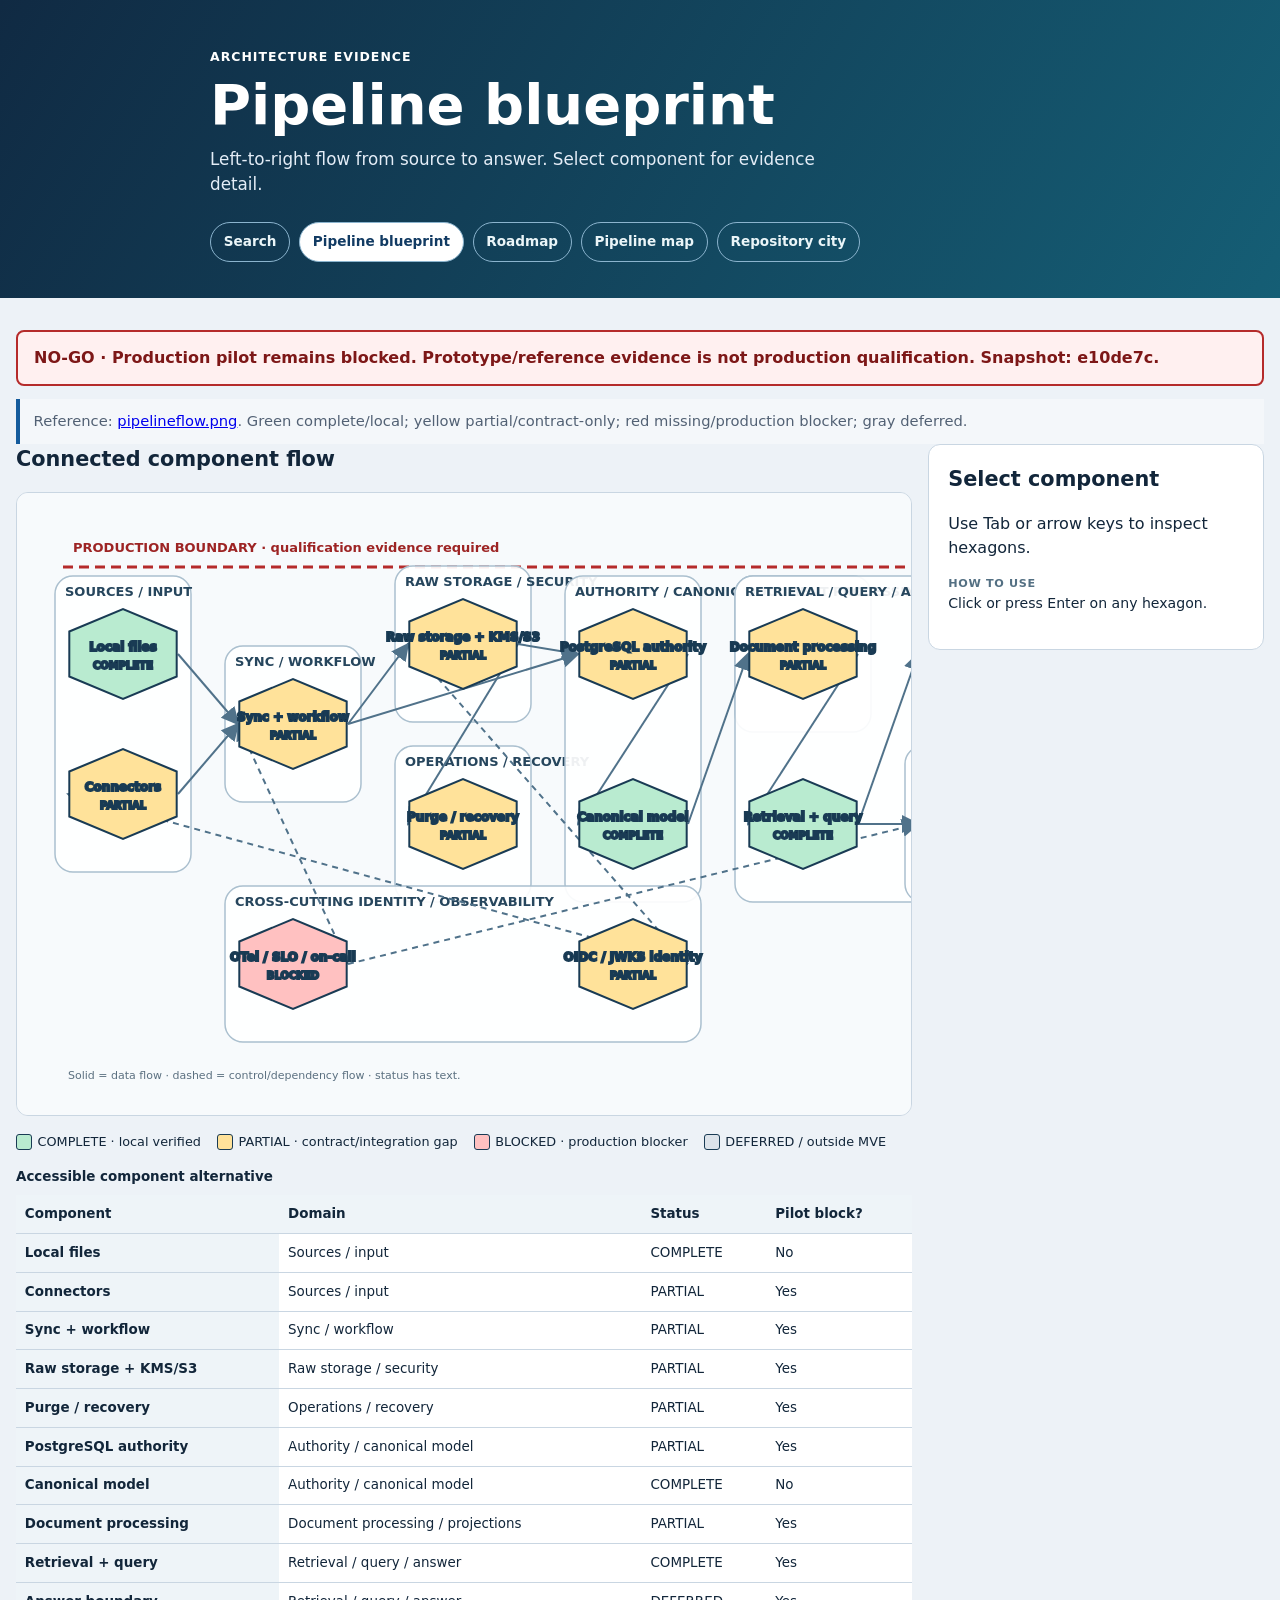
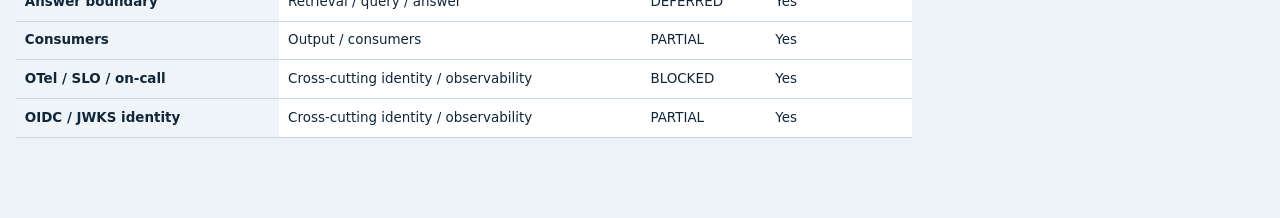
==== frontend/pipeline-blueprint.html @ a78117c5 "feat(frontend): add pipeline blueprint views" ====
<!doctype html><html lang="en"><head><meta charset="utf-8"><meta name="viewport" content="width=device-width, initial-scale=1"><meta name="description" content="Evidence-based left-to-right Knowledge Pipeline blueprint"><title>Pipeline blueprint</title><link rel="stylesheet" href="styles.css"><link rel="stylesheet" href="project-views.css"><link rel="stylesheet" href="blueprint.css"></head><body class="project-page blueprint"><header class="site-header"><div class="shell"><p class="eyebrow">Architecture evidence</p><h1>Pipeline blueprint</h1><p class="lede">Left-to-right flow from source to answer. Select component for evidence detail.</p><nav class="site-nav" aria-label="Project views"><a href="index.html">Search</a><a href="pipeline-blueprint.html" aria-current="page">Pipeline blueprint</a><a href="pipeline-roadmap.html">Roadmap</a><a href="pipeline-map.html">Pipeline map</a><a href="repository-city.html">Repository city</a></nav></div></header><main class="blueprint-main"><div class="no-go" role="status">NO-GO · Production pilot remains blocked. Prototype/reference evidence is not production qualification. Snapshot: e10de7c.</div><p class="scope-note">Reference: <a href="../pipelineflow.png">pipelineflow.png</a>. Green complete/local; yellow partial/contract-only; red missing/production blocker; gray deferred.</p><div class="blueprint-grid"><section aria-labelledby="flow-heading"><h2 id="flow-heading">Connected component flow</h2><div class="blueprint-board"><svg class="flow-svg" viewBox="0 0 1100 590" role="img" aria-labelledby="svg-title svg-desc"><title id="svg-title">Knowledge Pipeline component flow</title><desc id="svg-desc">Connected hexagons grouped by dependency boundary, from sources on left to consumers on right.</desc><defs><marker id="arrow" markerWidth="9" markerHeight="9" refX="8" refY="4.5" orient="auto"><path d="M0,0 L9,4.5 L0,9z" fill="#50728a"/></marker></defs><line class="production-line" x1="30" y1="58" x2="1070" y2="58"/><text class="production-label" x="40" y="43">PRODUCTION BOUNDARY · qualification evidence required</text><g id="domains"></g><g id="arrows" aria-hidden="true"></g><g id="nodes"></g><text class="flow-caption" x="35" y="570">Solid = data flow · dashed = control/dependency flow · status has text.</text></svg></div><ul class="blueprint-legend" aria-label="Status legend"><li class="legend-key"><span class="swatch complete" aria-hidden="true"></span>COMPLETE · local verified</li><li class="legend-key"><span class="swatch partial" aria-hidden="true"></span>PARTIAL · contract/integration gap</li><li class="legend-key"><span class="swatch blocked" aria-hidden="true"></span>BLOCKED · production blocker</li><li class="legend-key"><span class="swatch deferred" aria-hidden="true"></span>DEFERRED / outside MVE</li></ul><div class="table-wrap"><table class="truth-table"><caption>Accessible component alternative</caption><thead><tr><th>Component</th><th>Domain</th><th>Status</th><th>Pilot block?</th></tr></thead><tbody id="truth-rows"></tbody></table></div></section><aside class="detail-panel" aria-live="polite" aria-labelledby="detail-heading"><h2 id="detail-heading">Select component</h2><p id="detail-status">Use Tab or arrow keys to inspect hexagons.</p><dl id="detail-list"><div><dt>How to use</dt><dd>Click or press Enter on any hexagon.</dd></div></dl></aside></div></main><script src="pipeline-blueprint.js" defer></script></body></html>
---- frontend/styles.css ----
:root {
  color-scheme: light;
  --ink: #172235;
  --muted: #526174;
  --line: #d6dee8;
  --surface: #ffffff;
  --soft: #f4f7fa;
  --accent: #145b9c;
  --accent-dark: #0b3e6c;
  --warning: #7a4b00;
  font-family: Inter, ui-sans-serif, system-ui, sans-serif;
  line-height: 1.5;
}

* { box-sizing: border-box; }
body { margin: 0; color: var(--ink); background: #edf2f7; }
.shell { width: min(100% - 2rem, 860px); margin-inline: auto; }
.site-header { padding: 3rem 0 2.25rem; color: white; background: #123b63; }
.eyebrow { margin: 0 0 .5rem; font-weight: 700; letter-spacing: .08em; text-transform: uppercase; font-size: .78rem; }
h1, h2, p { margin-top: 0; }
h1 { margin-bottom: .75rem; font-size: clamp(2rem, 6vw, 3.5rem); line-height: 1.08; }
h2 { font-size: 1.3rem; }
.lede { max-width: 38rem; margin-bottom: 0; color: #e4edf7; font-size: 1.05rem; }
main { padding: 2rem 0 4rem; }
.search-panel, .results-section, .service-panel, .coverage { padding: 1.5rem; border: 1px solid var(--line); border-radius: .75rem; background: var(--surface); box-shadow: 0 2px 8px #17324d0d; }
.results-section, .service-panel, .coverage { margin-top: 1rem; }
label { display: block; margin-bottom: .4rem; font-weight: 650; }
.search-row { display: flex; gap: .75rem; }
input { min-width: 0; flex: 1; padding: .78rem .9rem; border: 2px solid #91a4b8; border-radius: .4rem; color: var(--ink); font: inherit; }
button { min-height: 44px; padding: .7rem 1.15rem; border: 2px solid var(--accent); border-radius: .4rem; color: white; background: var(--accent); font: inherit; font-weight: 700; cursor: pointer; }
button:hover { background: var(--accent-dark); border-color: var(--accent-dark); }
button:disabled { cursor: wait; opacity: .65; }
button:focus-visible, input:focus-visible, a:focus-visible { outline: 3px solid #f0a500; outline-offset: 2px; }
.help, .muted { color: var(--muted); font-size: .9rem; }
.help { margin: .5rem 0 0; }
.answer-mode { margin-top: 1.5rem; padding-top: 1.35rem; border-top: 1px solid var(--line); }.answer-heading { display: flex; justify-content: space-between; gap: 1rem; align-items: start; }.answer-heading .eyebrow { margin-bottom: .2rem; color: var(--accent); }.answer-heading h3 { margin: 0; font-family: Georgia, 'Times New Roman', serif; font-size: 1.2rem; }.answer-scope { margin-top: .15rem; padding: .2rem .45rem; border-radius: 99px; color: var(--accent-dark); background: #e3edf7; font-size: .74rem; font-weight: 800; letter-spacing: .03em; text-transform: uppercase; }.answer-mode form { margin-top: 1rem; }.answer-row { display: flex; gap: .75rem; }.answer-status { min-height: 1.5rem; margin: .8rem 0 0; color: var(--muted); font-size: .9rem; }.answer-status.unavailable, .answer-status.abstained { padding: .7rem .85rem; border-left: 4px solid #c47b00; color: var(--warning); background: #fff8e8; }.answer-status.abstained { border-left-color: var(--accent); color: var(--accent-dark); background: var(--soft); }.answer-result { margin-top: 1rem; padding: 1rem; border: 1px solid #bdd5e8; border-radius: .5rem; background: linear-gradient(135deg, #f8fbfd, #eef7f7); }.answer-result h4 { margin: 0 0 .55rem; color: var(--accent-dark); font-family: Georgia, 'Times New Roman', serif; font-size: 1.1rem; }.answer-result > p { margin-bottom: 1rem; white-space: pre-wrap; }.citation-surface { padding-top: .85rem; border-top: 1px solid #cbdde8; }.citation-surface h5 { margin: 0 0 .6rem; color: var(--ink); font-size: .9rem; }.answer-citations { display: grid; gap: .6rem; margin: 0; padding: 0; list-style: none; }.answer-citations li { padding: .7rem .8rem; border-left: 3px solid var(--accent); background: #fff; }.answer-citations strong, .citation-id { display: block; }.answer-citations strong { color: var(--accent-dark); font-size: .9rem; }.citation-id { margin-top: .12rem; color: var(--muted); font-size: .75rem; font-weight: 700; }.answer-citations p { margin: .45rem 0 0; font-size: .86rem; }.answer-citations .citation-provenance { color: var(--muted); font-size: .78rem; }
.answer-result.visual-evidence { border-color: #5ca5a9; background: linear-gradient(135deg, #f1fbfa, #edf5fb); }.answer-result.visual-evidence h4 { color: #17606a; }.answer-evidence-note { padding: .6rem .7rem; border-left: 3px solid #3b9298; color: #16535c; background: #def1ef; font-size: .85rem; font-weight: 650; white-space: normal !important; }
.answer-result-heading { display: flex; align-items: start; justify-content: space-between; gap: .75rem; }.answer-copy { min-height: 34px; padding: .38rem .65rem; font-size: .78rem; }
.visual-summary { display: grid; grid-template-columns: repeat(3, minmax(0, 1fr)); gap: .65rem; margin-bottom: 1rem; }.visual-counts { grid-column: 1 / -1; display: grid; grid-template-columns: auto 1fr auto 1fr; gap: .15rem .65rem; margin: 0; padding: .6rem; border: 1px solid #b9dcda; border-radius: .35rem; background: #ffffffa8; }.visual-counts dt { color: #426675; font-size: .74rem; font-weight: 750; letter-spacing: .04em; text-transform: uppercase; }.visual-counts dd { margin: 0; color: #17606a; font-family: Georgia, 'Times New Roman', serif; font-size: 1.1rem; font-weight: 700; }.visual-summary section { min-width: 0; padding: .6rem; border: 1px solid #b9dcda; border-radius: .35rem; background: #ffffffa8; }.visual-summary h5 { margin: 0 0 .35rem; color: #17606a; font-size: .77rem; }.visual-summary ul { display: grid; gap: .2rem; margin: 0; padding-left: 1rem; color: #385865; font-size: .76rem; }.visual-summary li { overflow-wrap: anywhere; }
.visual-summary .candidate-summary { grid-column: 1 / -1; border-color: #88bec0; background: #e7f5f3; }.candidate-summary > h5 { color: #16535c; font-size: .84rem; }.candidate-lists { display: grid; grid-template-columns: repeat(4, minmax(0, 1fr)); gap: .5rem; }.candidate-lists section { padding: .5rem; border-color: #b9dcda; background: #ffffffa8; }.candidate-lists h5 { font-size: .72rem; }
.scope-note { margin: .8rem 0 0; padding: .7rem .85rem; border-left: 4px solid var(--accent); color: var(--muted); background: var(--soft); font-size: .92rem; }
.section-heading { display: flex; align-items: baseline; justify-content: space-between; gap: 1rem; }
.section-heading h2 { margin-bottom: 0; }
.status { margin: 1rem 0 0; padding: .85rem 1rem; border-left: 4px solid var(--accent); background: var(--soft); }
.status.warning { border-left-color: #c47b00; color: var(--warning); }
.results { display: grid; gap: 1rem; margin: 1rem 0 0; padding: 0; list-style: none; }
.result { padding: 1.1rem; border: 1px solid var(--line); border-radius: .5rem; background: #fff; }
.result h3 { margin: 0 0 .45rem; font-size: 1.08rem; }
.result p { margin-bottom: .7rem; }
.result-state { display: inline-block; margin-bottom: .7rem; padding: .2rem .5rem; border-radius: .25rem; color: #17324d; background: #e3edf7; font-size: .82rem; font-weight: 700; }
.result-state.stale, .result-state.warning, .result-state.quarantined, .result-state.permission-unknown, .result-state.tombstoned { color: var(--warning); background: #fff2d6; }
.result a { overflow-wrap: anywhere; color: var(--accent-dark); }
.metadata { display: flex; flex-wrap: wrap; gap: .5rem 1rem; margin: 0; color: var(--muted); font-size: .88rem; }
.metadata dt { font-weight: 700; }
.metadata dd { margin: 0; }
.coverage { background: var(--soft); }
.coverage h2 { margin-bottom: .6rem; }
.coverage ul { margin: 0; padding-left: 1.25rem; }
.report-panel { position: relative; overflow: hidden; margin-top: 1rem; padding: 1.5rem; border: 1px solid #234e6d; border-radius: .75rem; color: #eff7fb; background: #103957; box-shadow: 0 12px 30px #17324d24; }
.report-panel::after { position: absolute; z-index: 0; top: -7rem; right: -3rem; width: 18rem; height: 18rem; border: 1px solid #a3d9dc42; border-radius: 50%; box-shadow: 0 0 0 2.5rem #a3d9dc0d, 0 0 0 5rem #a3d9dc08; content: ''; pointer-events: none; }
.report-panel > * { position: relative; z-index: 1; }
.report-heading .eyebrow { margin-bottom: .25rem; color: #a3d9dc; }
.report-heading h2 { font-family: Georgia, 'Times New Roman', serif; font-size: clamp(1.5rem, 3vw, 2rem); }
.report-heading button { border-color: #a3d9dc; color: #103957; background: #d9f1ef; }
.report-heading button:hover { border-color: #fff; background: #fff; }
.report-readiness { margin-top: 1.3rem; padding: 1rem; border: 1px solid #b7d9e62e; border-radius: .45rem; background: #082c4766; }
.readiness-note { color: #a3d9dc; font-size: .78rem; font-weight: 700; letter-spacing: .04em; text-transform: uppercase; }
.readiness-copy { margin: .45rem 0 1rem; color: #c8dde9; font-size: .87rem; }
.readiness-legend { display: flex; flex-wrap: wrap; gap: .45rem 1rem; margin: 0 0 1rem; padding: 0; color: #c8dde9; list-style: none; font-size: .77rem; }.readiness-legend li { display: flex; gap: .35rem; align-items: center; }.legend-dot { width: .58rem; height: .58rem; border-radius: 50%; background: #b9d2e0; }.legend-dot.is-complete { background: #a3d9dc; }.legend-dot.is-partial { background: #65b9ca; }.legend-dot.is-blocked { background: #f3b646; }
.map-instruction { margin: -.35rem 0 .8rem; color: #b9d2e0; font-size: .78rem; }
.pipeline-map { display: grid; grid-template-columns: repeat(5, minmax(10.5rem, 1fr)); gap: .7rem; margin: 0; padding: 0; list-style: none; overflow-x: auto; }
.pipeline-group { position: relative; min-width: 10.5rem; padding: .75rem; border: 1px solid #b7d9e62e; border-radius: .42rem; background: #082c4799; }.pipeline-parent { display: grid; width: 100%; min-height: 6.8rem; place-content: center; margin: 0 0 .9rem; padding: 1rem 1.3rem; border: 0; border-radius: 0; color: #eaf5f8; background: #15506f; clip-path: polygon(25% 0, 75% 0, 100% 50%, 75% 100%, 25% 100%, 0 50%); text-align: center; transition: transform .16s ease, filter .16s ease; }.pipeline-parent:hover { border: 0; background: #1c6286; transform: translateY(-2px); filter: brightness(1.08); }.pipeline-parent:focus-visible { outline: 3px solid #fff; outline-offset: 3px; }.pipeline-parent span { font-size: .92rem; font-weight: 800; }.pipeline-parent small { margin-top: .35rem; color: #d9f1ef; font-size: .65rem; font-weight: 700; letter-spacing: .04em; text-transform: uppercase; }.pipeline-parent.is-partial { background: #17677e; }.pipeline-parent.is-blocked { color: #fff1cc; background: #795414; }.pipeline-parent.is-blocked small { color: #ffe1a1; }.pipeline-group:has(.pipeline-parent:hover) > .parent-detail, .pipeline-group:has(.pipeline-parent:focus-visible) > .parent-detail, .pipeline-group.is-pinned > .parent-detail { display: block; }.resolved-chain { margin: -.3rem 0 .55rem; color: #a3d9dc; font-size: .7rem; font-weight: 700; letter-spacing: .04em; text-transform: uppercase; }
.capability-list { display: grid; gap: .65rem; margin: 0; padding: 0; list-style: none; }.capability { position: relative; min-width: 0; }.capability-node { display: grid; width: 100%; min-height: 7.5rem; place-content: center; padding: 1rem 1.45rem; border: 0; border-radius: 0; color: #eaf5f8; background: #15506f; clip-path: polygon(25% 0, 75% 0, 100% 50%, 75% 100%, 25% 100%, 0 50%); text-align: center; line-height: 1.15; transition: transform .16s ease, filter .16s ease; }.capability-node:hover { border: 0; background: #1c6286; transform: translateY(-2px); filter: brightness(1.08); }.capability-node:focus-visible { outline: 3px solid #fff; outline-offset: 3px; }.capability-node span { overflow-wrap: anywhere; font-size: .82rem; font-weight: 750; }.capability-node small { display: block; margin-top: .4rem; color: #d9f1ef; font-size: .68rem; font-weight: 700; letter-spacing: .04em; text-transform: uppercase; }.capability.is-partial > .capability-node, .dependency-child.is-partial .capability-node { background: #17677e; }.capability.is-blocked > .capability-node, .dependency-child.is-blocked .capability-node { color: #fff1cc; background: #795414; }.capability.is-blocked > .capability-node small, .dependency-child.is-blocked .capability-node small { color: #ffe1a1; }
.dependency-children { display: grid; grid-template-columns: repeat(2, minmax(0, 1fr)); gap: .42rem; margin: 0; padding: 0; list-style: none; }.dependency-child { position: relative; min-width: 0; }.child-hex { min-height: 4.4rem; padding: .55rem .8rem; }.child-hex span { font-size: .66rem; }.child-hex small { margin-top: .2rem; font-size: .52rem; }
.chain-node { min-height: 5rem; padding: .65rem 1rem; }.chain-node span { font-size: .72rem; }.chain-node small { margin-top: .25rem; font-size: .59rem; }
/* Parent capability has no status fill: child hex tiles form its visible mosaic. */
.pipeline-group { display: grid; grid-template-rows: auto 1fr; gap: .2rem; padding: .45rem; border: 0; border-radius: 0; background: transparent; }.pipeline-group::before { position: absolute; z-index: 0; inset: .1rem; border: 1px solid #b7d9e65c; clip-path: polygon(25% 0, 75% 0, 100% 50%, 75% 100%, 25% 100%, 0 50%); content: ''; pointer-events: none; }.pipeline-group > .pipeline-parent, .pipeline-group > .capability-list, .pipeline-group > .resolved-chain { position: relative; z-index: 1; }.pipeline-parent { width: max-content; max-width: 100%; min-height: auto; margin: 0 auto -.15rem; padding: .35rem .75rem; border: 1px solid #65b9ca; border-radius: 99px; color: #eaf5f8; background: #082c47 !important; clip-path: none; }.pipeline-parent:hover { background: #103957 !important; transform: none; filter: none; }.pipeline-parent span { font-size: .82rem; }.pipeline-parent small { font-size: .56rem; }.pipeline-parent.is-complete { border-color: #a3d9dc; }.pipeline-parent.is-partial { border-color: #65b9ca; }.pipeline-parent.is-blocked { border-color: #f3b646; }.pipeline-group > .capability-list { grid-template-columns: repeat(2, minmax(0, 1fr)); align-content: start; gap: .32rem; padding: .85rem .15rem .25rem; }.pipeline-group > .capability-list .capability-node { min-height: 5.5rem; padding: .6rem .75rem; }.pipeline-group > .capability-list .capability-node span { font-size: .69rem; }.pipeline-group > .capability-list .capability-node small { margin-top: .22rem; font-size: .54rem; }.pipeline-group > .resolved-chain { grid-column: 1 / -1; margin: .35rem 0 -.4rem; padding-left: .25rem; }.pipeline-group > .parent-detail { z-index: 6; }.llm-fractal { grid-column: 1 / -1; }.llm-fractal > .dependency-children { grid-template-columns: repeat(3, minmax(0, 1fr)); }.llm-fractal .child-hex { min-height: 4.3rem; }.llm-fractal .child-hex span { font-size: .59rem; }
/* Mosaic boundary surrounds direct dependency tiles; title is outside, not a status node. */
.pipeline-group { display: block; padding: 0; background: transparent; }.pipeline-group::before { top: 2.15rem; right: .05rem; bottom: 0; left: .05rem; padding: 1px; border: 0; background: #b7d9e66b; clip-path: polygon(25% 0, 75% 0, 100% 50%, 75% 100%, 25% 100%, 0 50%); -webkit-mask: linear-gradient(#000 0 0) content-box, linear-gradient(#000 0 0); -webkit-mask-composite: xor; mask-composite: exclude; }.pipeline-parent { display: block; width: 100%; min-height: 0; margin: 0; padding: 0 0 .35rem; border: 0 !important; border-radius: 0; color: #eaf5f8; background: transparent !important; clip-path: none; text-align: left; }.pipeline-parent:hover { background: transparent !important; transform: none; filter: none; }.pipeline-parent span { font-family: Georgia, 'Times New Roman', serif; font-size: .98rem; }.pipeline-parent small { color: #b9d2e0; }.pipeline-group > .resolved-chain { margin: -.1rem 0 .15rem; padding-left: 0; }.pipeline-group > .capability-list { position: relative; z-index: 1; grid-template-columns: repeat(2, minmax(0, 1fr)); gap: .22rem; margin: 0; padding: 2.1rem 1.05rem 1.8rem; }.pipeline-group > .capability-list .capability-node { min-height: 5.35rem; }.pipeline-group > .capability-list .capability { z-index: 2; }.pipeline-group > .capability-list .dependency-detail { z-index: 8; }.llm-fractal { margin-top: .15rem; }.llm-fractal > .dependency-children { grid-template-columns: repeat(3, minmax(0, 1fr)); gap: .25rem; padding: .2rem; }.llm-fractal .child-hex { min-height: 4.15rem; }
/* Fixed hex mosaics: every direct tile has an assigned slot inside its own boundary. */
.pipeline-map { display: flex; gap: 1.25rem; overflow-x: auto; padding: .25rem .25rem 1rem; scroll-snap-type: x proximity; }.pipeline-group { position: relative; flex: 0 0 26rem; height: 34rem; min-width: 26rem; scroll-snap-align: start; isolation: isolate; }.pipeline-group:nth-child(1) { height: 19rem; }.pipeline-group:nth-child(2) { height: 48rem; }.pipeline-group:nth-child(3) { height: 27rem; }.pipeline-group:nth-child(4) { height: 30rem; }.pipeline-group:nth-child(5) { height: 29rem; }.pipeline-group::before { top: 2.15rem; right: .2rem; bottom: .25rem; left: .2rem; z-index: 0; padding: 0; background: url("data:image/svg+xml,%3Csvg xmlns='http://www.w3.org/2000/svg' viewBox='0 0 100 100' preserveAspectRatio='none'%3E%3Cpolygon points='25,1 75,1 99,50 75,99 25,99 1,50' fill='none' stroke='%23a3d9dc' stroke-width='1.5'/%3E%3C/svg%3E") center / 100% 100% no-repeat; clip-path: none; -webkit-mask: none; mask: none; }.pipeline-parent small { display: block; }.pipeline-group > .capability-list { position: absolute; z-index: 1; top: 4.1rem; right: 2.2rem; bottom: 2.35rem; left: 2.2rem; display: block; margin: 0; padding: 0; }.pipeline-group > .capability-list > .capability { position: absolute; z-index: 2; width: 43%; margin: 0; }.pipeline-group > .capability-list > .capability:nth-child(1) { top: 3%; left: 28.5%; }.pipeline-group > .capability-list > .capability:nth-child(2) { top: 27%; left: 2%; }.pipeline-group > .capability-list > .capability:nth-child(3) { top: 27%; right: 2%; }.pipeline-group > .capability-list > .capability:nth-child(4) { top: 51%; left: 2%; }.pipeline-group > .capability-list > .capability:nth-child(5) { top: 51%; right: 2%; }.pipeline-group > .capability-list > .capability:nth-child(6) { top: 75%; left: 28.5%; }.pipeline-group > .capability-list .capability-node { min-height: 5rem; }.pipeline-group:nth-child(2) > .capability-list > .llm-fractal { top: 39%; right: 3%; left: 3%; width: 94%; }.llm-fractal > .dependency-children { grid-template-columns: repeat(3, minmax(0, 1fr)); gap: .22rem; padding: .3rem; }.llm-fractal .child-hex { min-height: 4rem; }.pipeline-group > .resolved-chain { position: absolute; z-index: 3; top: 2.5rem; left: 50%; width: max-content; max-width: 90%; margin: 0; padding: .15rem .4rem; transform: translateX(-50%); color: #a3d9dc; background: #103957; }.pipeline-group > .parent-detail { z-index: 10; }
/* Filled superhexes contain seven dependency cells. No parent boundary is drawn. */
.pipeline-group { flex-basis: 27rem; width: 27rem; min-width: 27rem; height: 27rem !important; }.pipeline-group:nth-child(2) { height: 46rem !important; }.pipeline-group::before { display: none; }.pipeline-group > .capability-list { top: 2.8rem; right: 1.15rem; bottom: .5rem; left: 1.15rem; }.pipeline-group > .capability-list > .capability { width: 38%; }.pipeline-group > .capability-list > .capability:nth-child(1) { top: 32%; left: 31%; }.pipeline-group > .capability-list > .capability:nth-child(2) { top: 7%; left: 12%; }.pipeline-group > .capability-list > .capability:nth-child(3) { top: 7%; right: 12%; }.pipeline-group > .capability-list > .capability:nth-child(4) { top: 56%; left: 2%; }.pipeline-group > .capability-list > .capability:nth-child(5) { top: 56%; right: 2%; }.pipeline-group > .capability-list > .capability:nth-child(6) { top: 80%; left: 12%; }.pipeline-group > .capability-list > .capability:nth-child(7) { top: 80%; right: 12%; }.pipeline-group > .capability-list .capability-node { min-height: 0; aspect-ratio: 1.08; padding: .55rem .7rem; }.pipeline-group > .capability-list .capability-node span { font-size: .7rem; }.pipeline-group > .capability-list .capability-node small { font-size: .52rem; }.cluster-copy .capability-node span, .cluster-copy .capability-node small { visibility: hidden; }.pipeline-group:nth-child(2) > .capability-list > .llm-fractal { top: 32%; right: 31%; left: 31%; width: 38%; }.llm-fractal > .dependency-children { position: relative; z-index: 5; grid-template-columns: repeat(3, minmax(0, 1fr)); width: 250%; margin-left: -75%; }.pipeline-group > .resolved-chain { display: none; }
.dependency-detail { position: absolute; z-index: 4; top: calc(100% + .3rem); left: 0; display: none; width: min(19rem, 100vw - 4rem); padding: .72rem; border: 1px solid #a3d9dc; border-radius: .35rem; color: #eaf5f8; background: #06263d; box-shadow: 0 .75rem 1.5rem #051c2d99; }.capability:hover > .dependency-detail, .capability:focus-within > .dependency-detail, .capability.is-pinned > .dependency-detail, .dependency-child:hover > .dependency-detail, .dependency-child:focus-within > .dependency-detail, .dependency-child.is-pinned > .dependency-detail { display: block; }.dependency-detail dl { display: grid; gap: .45rem; margin: 0; }.dependency-detail div { display: grid; grid-template-columns: 5rem 1fr; gap: .45rem; }.dependency-detail dt { color: #a3d9dc; font-size: .7rem; font-weight: 800; letter-spacing: .04em; text-transform: uppercase; }.dependency-detail dd { margin: 0; font-size: .76rem; line-height: 1.3; }.map-list-view { margin-top: 1rem; color: #c8dde9; font-size: .82rem; }.map-list-view summary { cursor: pointer; color: #d9f1ef; font-weight: 700; }.map-list-view ul { margin: .6rem 0 0; padding-left: 1.1rem; }.map-list-view li + li { margin-top: .25rem; }
.report-status { min-height: 1.5rem; margin: 1.1rem 0 0; color: #c8dde9; }
.report-status.unavailable { padding-left: .8rem; border-left: 3px solid #f3b646; color: #ffe6b2; }
.report-kpis { display: grid; grid-template-columns: repeat(4, minmax(0, 1fr)); gap: .65rem; margin: 1.1rem 0 1.25rem; }
.report-kpis > div { min-width: 0; padding: .85rem .9rem; border: 1px solid #b7d9e62e; border-radius: .45rem; background: #082c47a6; }
.report-kpis dt { overflow-wrap: anywhere; color: #b9d2e0; font-size: .78rem; font-weight: 700; letter-spacing: .04em; text-transform: uppercase; }
.report-kpis dd { margin: .25rem 0 0; color: #fff; font-family: Georgia, 'Times New Roman', serif; font-size: clamp(1.35rem, 3vw, 1.9rem); font-weight: 700; }
.report-detail { display: grid; grid-template-columns: minmax(0, 1.2fr) minmax(13rem, .8fr); gap: 1.25rem; align-items: start; }
.report-chart, .report-table-wrap { padding: 1rem; border: 1px solid #b7d9e62e; border-radius: .45rem; background: #082c4766; }
.report-subheading { display: flex; justify-content: space-between; gap: .75rem; align-items: baseline; }
.report-subheading h3 { margin: 0; font-size: 1rem; }.report-panel .muted { color: #b9d2e0; }
.report-bars { display: grid; gap: .72rem; margin: 1rem 0 0; padding: 0; list-style: none; }
.report-bars li { display: grid; grid-template-columns: minmax(5rem, .75fr) minmax(4rem, 2fr) auto; gap: .65rem; align-items: center; font-size: .86rem; }
.bar-label { overflow-wrap: anywhere; color: #dcecf4; }.bar-track { display: block; height: .55rem; overflow: hidden; border-radius: 99px; background: #d9f1ef1c; }.bar-fill { display: block; height: 100%; border-radius: inherit; background: linear-gradient(90deg, #65b9ca, #d9f1ef); }.bar-value { color: #fff; font-variant-numeric: tabular-nums; }
.report-table { width: 100%; border-collapse: collapse; font-size: .87rem; }.report-table caption { margin-bottom: .55rem; color: #fff; text-align: left; font-weight: 700; }.report-table th, .report-table td { padding: .48rem 0; border-bottom: 1px solid #b7d9e622; text-align: left; }.report-table thead th { color: #b9d2e0; font-size: .75rem; letter-spacing: .05em; text-transform: uppercase; }.report-table tbody th { color: #e5f0f5; font-weight: 600; }.report-table td { color: #fff; text-align: right; font-variant-numeric: tabular-nums; }
@media (max-width: 860px) { .pipeline-map { grid-template-columns: repeat(3, minmax(10.5rem, 1fr)); } }
@media (max-width: 680px) { .pipeline-map { grid-template-columns: repeat(2, minmax(10.5rem, 1fr)); }.report-kpis { grid-template-columns: repeat(2, minmax(0, 1fr)); }.report-detail { grid-template-columns: 1fr; }.visual-summary { grid-template-columns: repeat(2, minmax(0, 1fr)); }.candidate-lists { grid-template-columns: repeat(2, minmax(0, 1fr)); } }
@media (max-width: 480px) { .search-row, .answer-row { flex-direction: column; } .search-row button, .answer-row button { width: 100%; } .section-heading { align-items: flex-start; flex-direction: column; gap: .25rem; }.answer-heading { flex-direction: column; gap: .4rem; }.visual-summary, .candidate-lists { grid-template-columns: 1fr; }.visual-counts { grid-template-columns: 1fr 1fr; }.visual-counts dt { grid-column: auto; }.visual-counts dd { grid-column: auto; } }

/* Capability map: seven equal, edge-sharing child hexes. No container shape. */
.pipeline-map { display: grid; grid-template-columns: repeat(2, minmax(16rem, 1fr)); gap: 2.5rem 3rem; overflow: visible; padding: .5rem 0 1rem; }
.pipeline-group, .pipeline-group:nth-child(n) { display: grid; grid-template-columns: minmax(0, 1fr); grid-template-rows: auto auto auto auto; gap: .55rem; width: auto; min-width: 0; height: auto !important; padding: 0; background: transparent; }
.pipeline-group::before { display: none; }
.pipeline-parent { width: max-content; max-width: 100%; min-height: 0; margin: 0; padding: .15rem 0; border: 0 !important; border-radius: 0; color: #f1f8fb; background: transparent !important; clip-path: none; text-align: left; }
.pipeline-parent:hover { background: transparent !important; transform: none; filter: none; }
.pipeline-parent span { font-family: Georgia, 'Times New Roman', serif; font-size: 1.1rem; }
.pipeline-parent small { display: block; color: #a9c6d5; font-size: .62rem; }
.superhex { display: block; width: min(100%, 21rem); height: auto; margin-inline: auto; overflow: visible; filter: drop-shadow(0 .6rem .75rem #031a2b55); }
.superhex-cell { stroke: none; }
.superhex-cell.is-complete { fill: #a3d9dc; }
.superhex-cell.is-partial { fill: #27839a; }
.superhex-cell.is-blocked { fill: #d18e27; }
.dependency-index { position: relative; margin: 0; color: #c8dde9; font-size: .78rem; }
.dependency-index summary { cursor: pointer; color: #d9f1ef; font-weight: 750; }
.dependency-index > .capability-list { display: grid; grid-template-columns: repeat(2, minmax(0, 1fr)); gap: .45rem; margin: .65rem 0 0; padding: 0; list-style: none; }
.dependency-index .capability { position: relative; width: auto; }
.dependency-index .capability-node { min-height: 4.8rem; padding: .5rem .65rem; }
.dependency-index .capability-node span { font-size: .68rem; }
.dependency-index .capability-node small { font-size: .52rem; }
.dependency-index .llm-fractal > .dependency-children { display: grid; grid-template-columns: repeat(2, minmax(0, 1fr)); width: auto; margin: .5rem 0 0; padding: 0; }
.dependency-index .llm-fractal .child-hex { min-height: 4.25rem; }
.dependency-index .dependency-detail { z-index: 10; }
.pipeline-group > .resolved-chain { display: none; }
@media (max-width: 680px) { .pipeline-map { grid-template-columns: minmax(0, 1fr); gap: 2rem; } .superhex { width: min(100%, 20rem); } }
---- frontend/project-views.css ----
.site-nav{display:flex;flex-wrap:wrap;gap:.55rem;margin-top:1.5rem}.site-nav a,.button-link{display:inline-block;padding:.55rem .8rem;border:1px solid #8bb4ce;border-radius:999px;color:#eaf5f8;text-decoration:none;font-size:.85rem;font-weight:750}.site-nav a:hover,.site-nav a[aria-current=page],.button-link:hover{color:#123b63;background:#fff}.project-main{display:grid;gap:1.2rem}.view-hero,.evidence-note,.image-panel,.city-panel,.accessible-data{padding:1.5rem;border:1px solid var(--line);border-radius:.75rem;background:#fff;box-shadow:0 2px 8px #17324d0d}.view-hero{display:flex;justify-content:space-between;gap:2rem;align-items:center}.view-hero h2{margin:.15rem 0 .4rem;font-family:Georgia,serif;font-size:clamp(1.6rem,4vw,2.4rem)}.completion-meter{min-width:17rem;padding:1rem;border-radius:.5rem;color:#fff;background:#123b63}.completion-meter strong{display:block;font:700 2.4rem Georgia,serif}.completion-meter span{font-size:.8rem}.completion-meter p{margin:.6rem 0 0;color:#d9eaf3;font-size:.78rem}.meter{height:.65rem;margin-top:.65rem;overflow:hidden;border-radius:99px;background:#ffffff33}.meter span{display:block;height:100%;background:#74d3c9}.evidence-note{border-left:5px solid #c27b00}.evidence-note h2{margin-bottom:.4rem}.evidence-note ul{margin:.75rem 0 0;padding-left:1.25rem}.evidence-note li+li{margin-top:.2rem}.image-panel img{display:block;width:100%;margin:1rem 0 .5rem;border:1px solid var(--line);border-radius:.35rem}.section-heading{align-items:flex-start}.status-legend,.city-legend{display:flex;flex-wrap:wrap;gap:.4rem}.status-chip{display:inline-block;padding:.2rem .45rem;border:1px solid currentColor;border-radius:999px;font-size:.67rem;font-weight:850;letter-spacing:.04em}.status-chip.complete{color:#176b52;background:#e1f5ec}.status-chip.partial{color:#116785;background:#e3f3f8}.status-chip.unproven{color:#7e5b00;background:#fff4ce}.status-chip.blocked{color:#9b2c2c;background:#ffebeb}.status-chip.deferred{color:#5c6270;background:#edf0f3}.stage-grid{display:grid;grid-template-columns:repeat(2,minmax(0,1fr));gap:1rem}.stage-card{padding:1rem;border:1px solid var(--line);border-top:4px solid #246b8f;border-radius:.55rem;background:#fff}.stage-card:focus-visible{outline:3px solid #f0a500;outline-offset:3px}.stage-title{display:flex;gap:.65rem;align-items:center}.stage-title h3{margin:0;font:700 1.25rem Georgia,serif}.stage-index{color:#246b8f;font-weight:850}.status-columns{display:grid;grid-template-columns:repeat(3,1fr);gap:.5rem;margin:1rem 0}.status-columns>div{display:grid;gap:.3rem}.field-label,.stage-details dt{color:var(--muted);font-size:.7rem;font-weight:800;letter-spacing:.04em;text-transform:uppercase}.stage-details{display:grid;gap:.6rem;margin:0}.stage-details div{display:grid;grid-template-columns:9rem 1fr;gap:.7rem}.stage-details dd{margin:0;font-size:.86rem}.inline-status{margin:.8rem 0;padding:.7rem .8rem;border-left:4px solid #237b68;background:#eef8f5}.inline-status.warning{border-color:#c27b00;background:#fff7df}.inline-status.error{border-color:#a33;background:#ffeded}.city-layout{display:grid;grid-template-columns:minmax(0,1.6fr) minmax(15rem,.8fr);gap:1rem}.city-map{display:grid;grid-template-columns:repeat(2,minmax(0,1fr));gap:1rem;min-height:26rem;padding:1rem;border:1px solid #98aebe;border-radius:.5rem;background:linear-gradient(135deg,#dce7df,#cbd9e6)}.district{min-width:0;padding:.65rem;border:2px solid var(--district-color);border-radius:.5rem;background:#ffffffaa}.district h3{margin:0;color:var(--district-color);font:700 1.15rem Georgia,serif}.district p{margin:.15rem 0 .6rem;color:var(--muted);font-size:.75rem}.buildings{display:flex;gap:.45rem;align-items:flex-end;min-height:9rem;padding:.55rem;background:repeating-linear-gradient(90deg,#ffffff00 0 28px,#63748722 29px 31px),#d9e3e8;border-bottom:4px solid #586979}.building{width:2.2rem;min-height:34px;padding:0;border:2px solid #fff;border-radius:.25rem .25rem 0 0;box-shadow:0 3px 4px #17324d38;cursor:pointer}.building:hover,.building:focus-visible{filter:brightness(1.2);outline:3px solid #f0a500;outline-offset:2px}.building.status-blocked,.building.status-unproven{box-shadow:0 0 0 3px #d6872e,0 3px 4px #17324d38}.city-detail{padding:1rem;border:1px solid #9db4c5;border-radius:.5rem;background:#f4f8fb}.city-detail h3{margin:0 0 .2rem;font:700 1.2rem Georgia,serif}.detail-path{overflow-wrap:anywhere;color:var(--accent-dark);font-family:ui-monospace,monospace;font-size:.78rem}.city-legend{max-width:18rem}.city-legend span{display:flex;gap:.35rem;align-items:center;font-size:.78rem}.swatch{width:.8rem;height:.8rem;border-radius:2px;background:#536878}.swatch.interface{background:#168aad}.swatch.service{background:#6d4c9f}.swatch.test{background:#d27b2d}.swatch.knowledge{background:#3c8d68}.table-wrap{overflow-x:auto}.accessible-data table{width:100%;border-collapse:collapse;font-size:.82rem}.accessible-data caption{text-align:left;margin-bottom:.5rem;font-weight:700}.accessible-data th,.accessible-data td{padding:.55rem;border-bottom:1px solid var(--line);text-align:left;vertical-align:top}.accessible-data th{font-weight:750}.accessible-data td:nth-child(2){font-variant-numeric:tabular-nums}@media(max-width:760px){.view-hero,.city-layout{display:grid;grid-template-columns:1fr}.stage-grid,.city-map{grid-template-columns:1fr}.status-columns{grid-template-columns:1fr 1fr}.stage-details div{grid-template-columns:1fr;gap:.1rem}.completion-meter{min-width:0}}@media(prefers-reduced-motion:reduce){*,*:before,*:after{scroll-behavior:auto!important;transition:none!important;animation:none!important}}
---- frontend/blueprint.css ----
.blueprint{--ink:#12263a;--line:#c9d6e2}.blueprint .site-header{background:linear-gradient(120deg,#102a43,#155e75)}.blueprint-main{width:min(100% - 2rem,1400px);margin:auto;padding:2rem 0 5rem}.blueprint-grid{display:grid;grid-template-columns:minmax(0,1fr) 21rem;gap:1rem;align-items:start}.blueprint-board{overflow:auto;padding:1rem;border:1px solid var(--line);border-radius:.75rem;background:#f7fafc}.flow-svg{display:block;width:1100px;min-width:1100px;height:590px}.domain{fill:#fff;fill-opacity:.92;stroke:#abc0cf;stroke-width:1.5}.domain-title{font-size:13px;font-weight:800;fill:#26465d}.node{cursor:pointer;stroke:#193b54;stroke-width:2}.node:hover,.node:focus{filter:brightness(.96);stroke:#f08a24;stroke-width:3}.node text{font-size:12px;font-weight:800;fill:#102a43;text-anchor:middle;pointer-events:none}.node .sub{font-size:10px}.complete{fill:#b9ebd0}.partial{fill:#ffe29a}.blocked{fill:#ffc1c1}.deferred{fill:#dce3ea}.flow-arrow{fill:none;stroke:#50728a;stroke-width:2;marker-end:url(#arrow)}.control-arrow{stroke-dasharray:6 5}.production-line{stroke:#b52b2b;stroke-width:3;stroke-dasharray:10 6}.production-label{font-size:13px;font-weight:900;fill:#9d2424}.flow-caption{font-size:11px;fill:#5b7080}.blueprint-legend{display:flex;flex-wrap:wrap;gap:.55rem 1rem;margin:1rem 0 0;padding:0;list-style:none;font-size:.8rem}.legend-key{display:inline-flex;align-items:center;gap:.35rem}.swatch{width:1rem;height:1rem;border:1px solid #193b54;border-radius:3px}.swatch.complete{background:#b9ebd0}.swatch.partial{background:#ffe29a}.swatch.blocked{background:#ffc1c1}.swatch.deferred{background:#dce3ea}.no-go{padding:.9rem 1rem;border:2px solid #b52b2b;border-radius:.5rem;color:#7d1717;background:#fff0f0;font-weight:800}.detail-panel{position:sticky;top:1rem;padding:1.2rem;border:1px solid var(--line);border-radius:.75rem;background:#fff}.detail-panel h2{margin-top:0}.detail-panel dl{display:grid;gap:.65rem;margin:1rem 0}.detail-panel dt{font-size:.7rem;font-weight:850;letter-spacing:.06em;text-transform:uppercase;color:#547083}.detail-panel dd{margin:0;font-size:.88rem}.detail-panel code{overflow-wrap:anywhere}.truth-table{width:100%;border-collapse:collapse;background:#fff;font-size:.84rem}.truth-table caption{text-align:left;font-weight:800;margin-bottom:.5rem}.truth-table th,.truth-table td{padding:.55rem;border-bottom:1px solid var(--line);vertical-align:top;text-align:left}.truth-table th{background:#eef4f8}.table-wrap{overflow:auto;margin-top:1rem}.roadmap-lanes{display:grid;grid-template-columns:repeat(3,1fr);gap:1rem}.road-lane{padding:1rem;border:1px solid var(--line);border-radius:.6rem;background:#fff}.road-lane h3{margin-top:0}.lane-count{color:#526174;font-size:.85rem}.road-nodes{display:grid;gap:.6rem}.road-node{display:grid;grid-template-columns:1.8rem 1fr;gap:.2rem .5rem;align-items:center;padding:.65rem;border:1px solid #abc0cf;border-radius:.45rem}.road-node strong{font-size:.88rem}.road-node span:last-child{grid-column:2;font-size:.72rem;font-weight:800}.road-hex{font-size:1.5rem;color:#176b52}.road-node.partial .road-hex{color:#a16a00}.road-node.blocked .road-hex{color:#a52c2c}@media(max-width:850px){.blueprint-grid{grid-template-columns:1fr}.detail-panel{position:static}.roadmap-lanes{grid-template-columns:1fr}.flow-svg{width:1000px;min-width:1000px}}
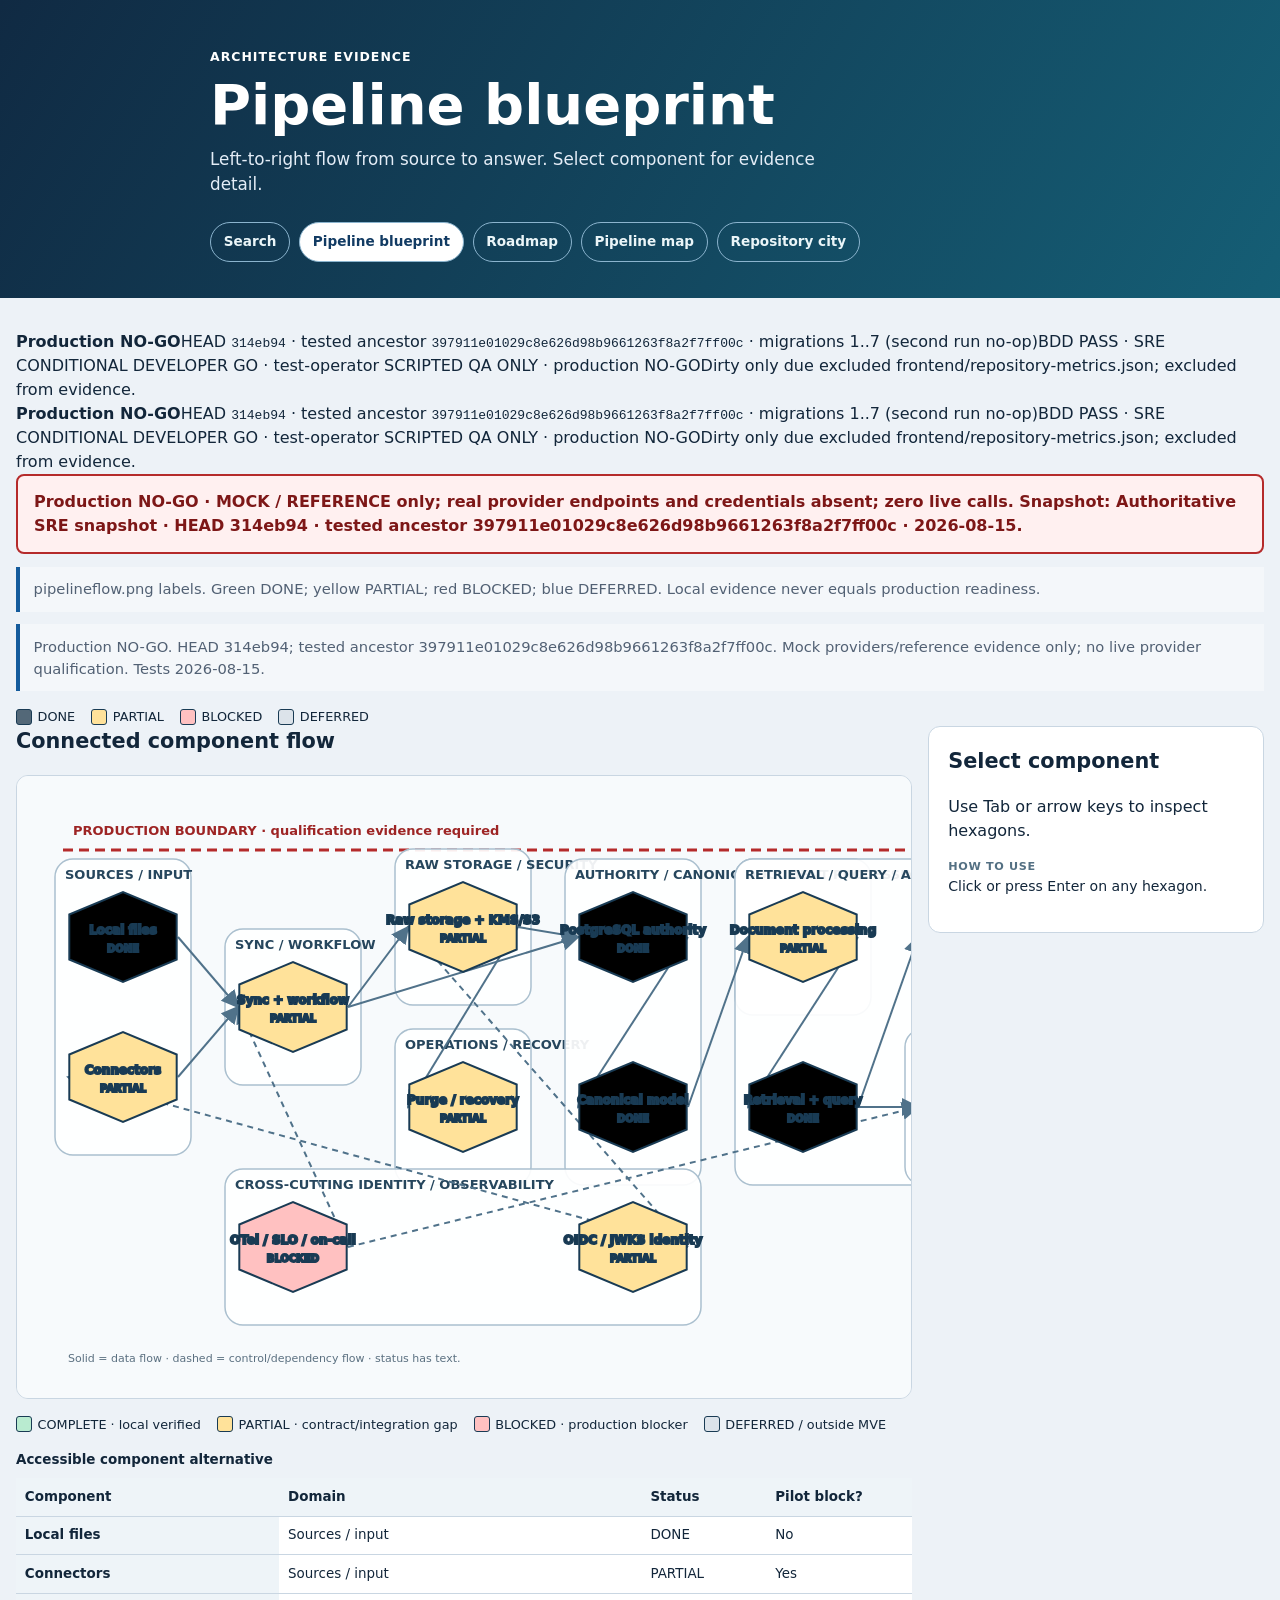
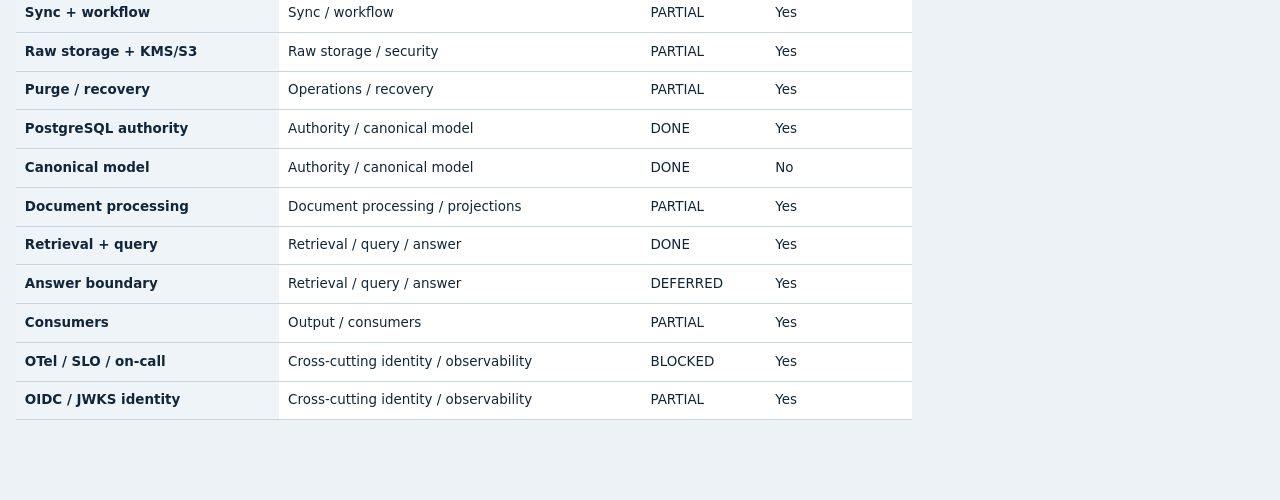
==== commit 1f5f331d: "fix(frontend): align dependency hexagon status colors" ====
--- a/frontend/pipeline-blueprint.html
+++ b/frontend/pipeline-blueprint.html
@@ -1 +1 @@
-<!doctype html><html lang="en"><head><meta charset="utf-8"><meta name="viewport" content="width=device-width, initial-scale=1"><meta name="description" content="Evidence-based left-to-right Knowledge Pipeline blueprint"><title>Pipeline blueprint</title><link rel="stylesheet" href="styles.css"><link rel="stylesheet" href="project-views.css"><link rel="stylesheet" href="blueprint.css"></head><body class="project-page blueprint"><header class="site-header"><div class="shell"><p class="eyebrow">Architecture evidence</p><h1>Pipeline blueprint</h1><p class="lede">Left-to-right flow from source to answer. Select component for evidence detail.</p><nav class="site-nav" aria-label="Project views"><a href="index.html">Search</a><a href="pipeline-blueprint.html" aria-current="page">Pipeline blueprint</a><a href="pipeline-roadmap.html">Roadmap</a><a href="pipeline-map.html">Pipeline map</a><a href="repository-city.html">Repository city</a></nav></div></header><main class="blueprint-main"><div class="no-go" role="status">NO-GO · Production pilot remains blocked. Prototype/reference evidence is not production qualification. Snapshot: e10de7c.</div><p class="scope-note">Reference: <a href="../pipelineflow.png">pipelineflow.png</a>. Green complete/local; yellow partial/contract-only; red missing/production blocker; gray deferred.</p><div class="blueprint-grid"><section aria-labelledby="flow-heading"><h2 id="flow-heading">Connected component flow</h2><div class="blueprint-board"><svg class="flow-svg" viewBox="0 0 1100 590" role="img" aria-labelledby="svg-title svg-desc"><title id="svg-title">Knowledge Pipeline component flow</title><desc id="svg-desc">Connected hexagons grouped by dependency boundary, from sources on left to consumers on right.</desc><defs><marker id="arrow" markerWidth="9" markerHeight="9" refX="8" refY="4.5" orient="auto"><path d="M0,0 L9,4.5 L0,9z" fill="#50728a"/></marker></defs><line class="production-line" x1="30" y1="58" x2="1070" y2="58"/><text class="production-label" x="40" y="43">PRODUCTION BOUNDARY · qualification evidence required</text><g id="domains"></g><g id="arrows" aria-hidden="true"></g><g id="nodes"></g><text class="flow-caption" x="35" y="570">Solid = data flow · dashed = control/dependency flow · status has text.</text></svg></div><ul class="blueprint-legend" aria-label="Status legend"><li class="legend-key"><span class="swatch complete" aria-hidden="true"></span>COMPLETE · local verified</li><li class="legend-key"><span class="swatch partial" aria-hidden="true"></span>PARTIAL · contract/integration gap</li><li class="legend-key"><span class="swatch blocked" aria-hidden="true"></span>BLOCKED · production blocker</li><li class="legend-key"><span class="swatch deferred" aria-hidden="true"></span>DEFERRED / outside MVE</li></ul><div class="table-wrap"><table class="truth-table"><caption>Accessible component alternative</caption><thead><tr><th>Component</th><th>Domain</th><th>Status</th><th>Pilot block?</th></tr></thead><tbody id="truth-rows"></tbody></table></div></section><aside class="detail-panel" aria-live="polite" aria-labelledby="detail-heading"><h2 id="detail-heading">Select component</h2><p id="detail-status">Use Tab or arrow keys to inspect hexagons.</p><dl id="detail-list"><div><dt>How to use</dt><dd>Click or press Enter on any hexagon.</dd></div></dl></aside></div></main><script src="pipeline-blueprint.js" defer></script></body></html>
+<!doctype html><html lang="en"><head><meta charset="utf-8"><meta name="viewport" content="width=device-width, initial-scale=1"><meta name="description" content="Evidence-based left-to-right Knowledge Pipeline blueprint"><title>Pipeline blueprint</title><link rel="stylesheet" href="styles.css"><link rel="stylesheet" href="project-views.css"><link rel="stylesheet" href="blueprint.css"></head><body class="project-page blueprint"><header class="site-header"><div class="shell"><p class="eyebrow">Architecture evidence</p><h1>Pipeline blueprint</h1><p class="lede">Left-to-right flow from source to answer. Select component for evidence detail.</p><nav class="site-nav" aria-label="Project views"><a href="index.html">Search</a><a href="pipeline-blueprint.html" aria-current="page">Pipeline blueprint</a><a href="pipeline-roadmap.html">Roadmap</a><a href="pipeline-map.html">Pipeline map</a><a href="repository-city.html">Repository city</a></nav></div></header><main class="blueprint-main"><div class="no-go" role="status">NO-GO · Production pilot remains blocked. Prototype/reference evidence is not production qualification. Snapshot: e10de7c.</div><p class="scope-note">Reference: <a href="../pipelineflow.png">pipelineflow.png</a>. Green complete/local; yellow partial/contract-only; red missing/production blocker; gray deferred.</p><div class="blueprint-grid"><section aria-labelledby="flow-heading"><h2 id="flow-heading">Connected component flow</h2><div class="blueprint-board"><svg class="flow-svg" viewBox="0 0 1100 590" role="img" aria-labelledby="svg-title svg-desc"><title id="svg-title">Knowledge Pipeline component flow</title><desc id="svg-desc">Connected hexagons grouped by dependency boundary, from sources on left to consumers on right.</desc><defs><marker id="arrow" markerWidth="9" markerHeight="9" refX="8" refY="4.5" orient="auto"><path d="M0,0 L9,4.5 L0,9z" fill="#50728a"/></marker></defs><line class="production-line" x1="30" y1="58" x2="1070" y2="58"/><text class="production-label" x="40" y="43">PRODUCTION BOUNDARY · qualification evidence required</text><g id="domains"></g><g id="arrows" aria-hidden="true"></g><g id="nodes"></g><text class="flow-caption" x="35" y="570">Solid = data flow · dashed = control/dependency flow · status has text.</text></svg></div><ul class="blueprint-legend" aria-label="Status legend"><li class="legend-key"><span class="swatch complete" aria-hidden="true"></span>COMPLETE · local verified</li><li class="legend-key"><span class="swatch partial" aria-hidden="true"></span>PARTIAL · contract/integration gap</li><li class="legend-key"><span class="swatch blocked" aria-hidden="true"></span>BLOCKED · production blocker</li><li class="legend-key"><span class="swatch deferred" aria-hidden="true"></span>DEFERRED / outside MVE</li></ul><div class="table-wrap"><table class="truth-table"><caption>Accessible component alternative</caption><thead><tr><th>Component</th><th>Domain</th><th>Status</th><th>Pilot block?</th></tr></thead><tbody id="truth-rows"></tbody></table></div></section><aside class="detail-panel" aria-live="polite" aria-labelledby="detail-heading"><h2 id="detail-heading">Select component</h2><p id="detail-status">Use Tab or arrow keys to inspect hexagons.</p><dl id="detail-list"><div><dt>How to use</dt><dd>Click or press Enter on any hexagon.</dd></div></dl></aside></div></main><script src="visualization-status.js" defer></script><script src="pipeline-blueprint.js" defer></script></body></html>
--- a/frontend/styles.css
+++ b/frontend/styles.css
@@ -66,7 +66,7 @@
 .report-readiness { margin-top: 1.3rem; padding: 1rem; border: 1px solid #b7d9e62e; border-radius: .45rem; background: #082c4766; }
 .readiness-note { color: #a3d9dc; font-size: .78rem; font-weight: 700; letter-spacing: .04em; text-transform: uppercase; }
 .readiness-copy { margin: .45rem 0 1rem; color: #c8dde9; font-size: .87rem; }
-.readiness-legend { display: flex; flex-wrap: wrap; gap: .45rem 1rem; margin: 0 0 1rem; padding: 0; color: #c8dde9; list-style: none; font-size: .77rem; }.readiness-legend li { display: flex; gap: .35rem; align-items: center; }.legend-dot { width: .58rem; height: .58rem; border-radius: 50%; background: #b9d2e0; }.legend-dot.is-complete { background: #a3d9dc; }.legend-dot.is-partial { background: #65b9ca; }.legend-dot.is-blocked { background: #f3b646; }
+.readiness-legend { display: flex; flex-wrap: wrap; gap: .45rem 1rem; margin: 0 0 1rem; padding: 0; color: #c8dde9; list-style: none; font-size: .77rem; }.readiness-legend li { display: flex; gap: .35rem; align-items: center; }.legend-dot { width: .58rem; height: .58rem; border-radius: 50%; background: #b9d2e0; }.legend-dot.is-complete { background: #4caf78; }.legend-dot.is-partial { background: #d9a441; }.legend-dot.is-blocked { background: #c95c5c; }.legend-dot.is-deferred { background: #5c8fd6; }
 .map-instruction { margin: -.35rem 0 .8rem; color: #b9d2e0; font-size: .78rem; }
 .pipeline-map { display: grid; grid-template-columns: repeat(5, minmax(10.5rem, 1fr)); gap: .7rem; margin: 0; padding: 0; list-style: none; overflow-x: auto; }
 .pipeline-group { position: relative; min-width: 10.5rem; padding: .75rem; border: 1px solid #b7d9e62e; border-radius: .42rem; background: #082c4799; }.pipeline-parent { display: grid; width: 100%; min-height: 6.8rem; place-content: center; margin: 0 0 .9rem; padding: 1rem 1.3rem; border: 0; border-radius: 0; color: #eaf5f8; background: #15506f; clip-path: polygon(25% 0, 75% 0, 100% 50%, 75% 100%, 25% 100%, 0 50%); text-align: center; transition: transform .16s ease, filter .16s ease; }.pipeline-parent:hover { border: 0; background: #1c6286; transform: translateY(-2px); filter: brightness(1.08); }.pipeline-parent:focus-visible { outline: 3px solid #fff; outline-offset: 3px; }.pipeline-parent span { font-size: .92rem; font-weight: 800; }.pipeline-parent small { margin-top: .35rem; color: #d9f1ef; font-size: .65rem; font-weight: 700; letter-spacing: .04em; text-transform: uppercase; }.pipeline-parent.is-partial { background: #17677e; }.pipeline-parent.is-blocked { color: #fff1cc; background: #795414; }.pipeline-parent.is-blocked small { color: #ffe1a1; }.pipeline-group:has(.pipeline-parent:hover) > .parent-detail, .pipeline-group:has(.pipeline-parent:focus-visible) > .parent-detail, .pipeline-group.is-pinned > .parent-detail { display: block; }.resolved-chain { margin: -.3rem 0 .55rem; color: #a3d9dc; font-size: .7rem; font-weight: 700; letter-spacing: .04em; text-transform: uppercase; }
@@ -110,9 +110,12 @@
 .pipeline-parent small { display: block; color: #a9c6d5; font-size: .62rem; }
 .superhex { display: block; width: min(100%, 21rem); height: auto; margin-inline: auto; overflow: visible; filter: drop-shadow(0 .6rem .75rem #031a2b55); }
 .superhex-cell { stroke: none; }
-.superhex-cell.is-complete { fill: #a3d9dc; }
-.superhex-cell.is-partial { fill: #27839a; }
-.superhex-cell.is-blocked { fill: #d18e27; }
+.superhex-cell.is-complete { fill: #4caf78; }
+.superhex-cell.is-partial { fill: #d9a441; }
+.superhex-cell.is-blocked { fill: #c95c5c; }
+.superhex-cell.is-deferred { fill: #5c8fd6; }
+.capability.is-deferred > .capability-node, .dependency-child.is-deferred .capability-node { color: #e5f0f5; background: #466b83; }
+.capability.is-deferred > .capability-node small, .dependency-child.is-deferred .capability-node small { color: #c8dde9; }
 .dependency-index { position: relative; margin: 0; color: #c8dde9; font-size: .78rem; }
 .dependency-index summary { cursor: pointer; color: #d9f1ef; font-weight: 750; }
 .dependency-index > .capability-list { display: grid; grid-template-columns: repeat(2, minmax(0, 1fr)); gap: .45rem; margin: .65rem 0 0; padding: 0; list-style: none; }
